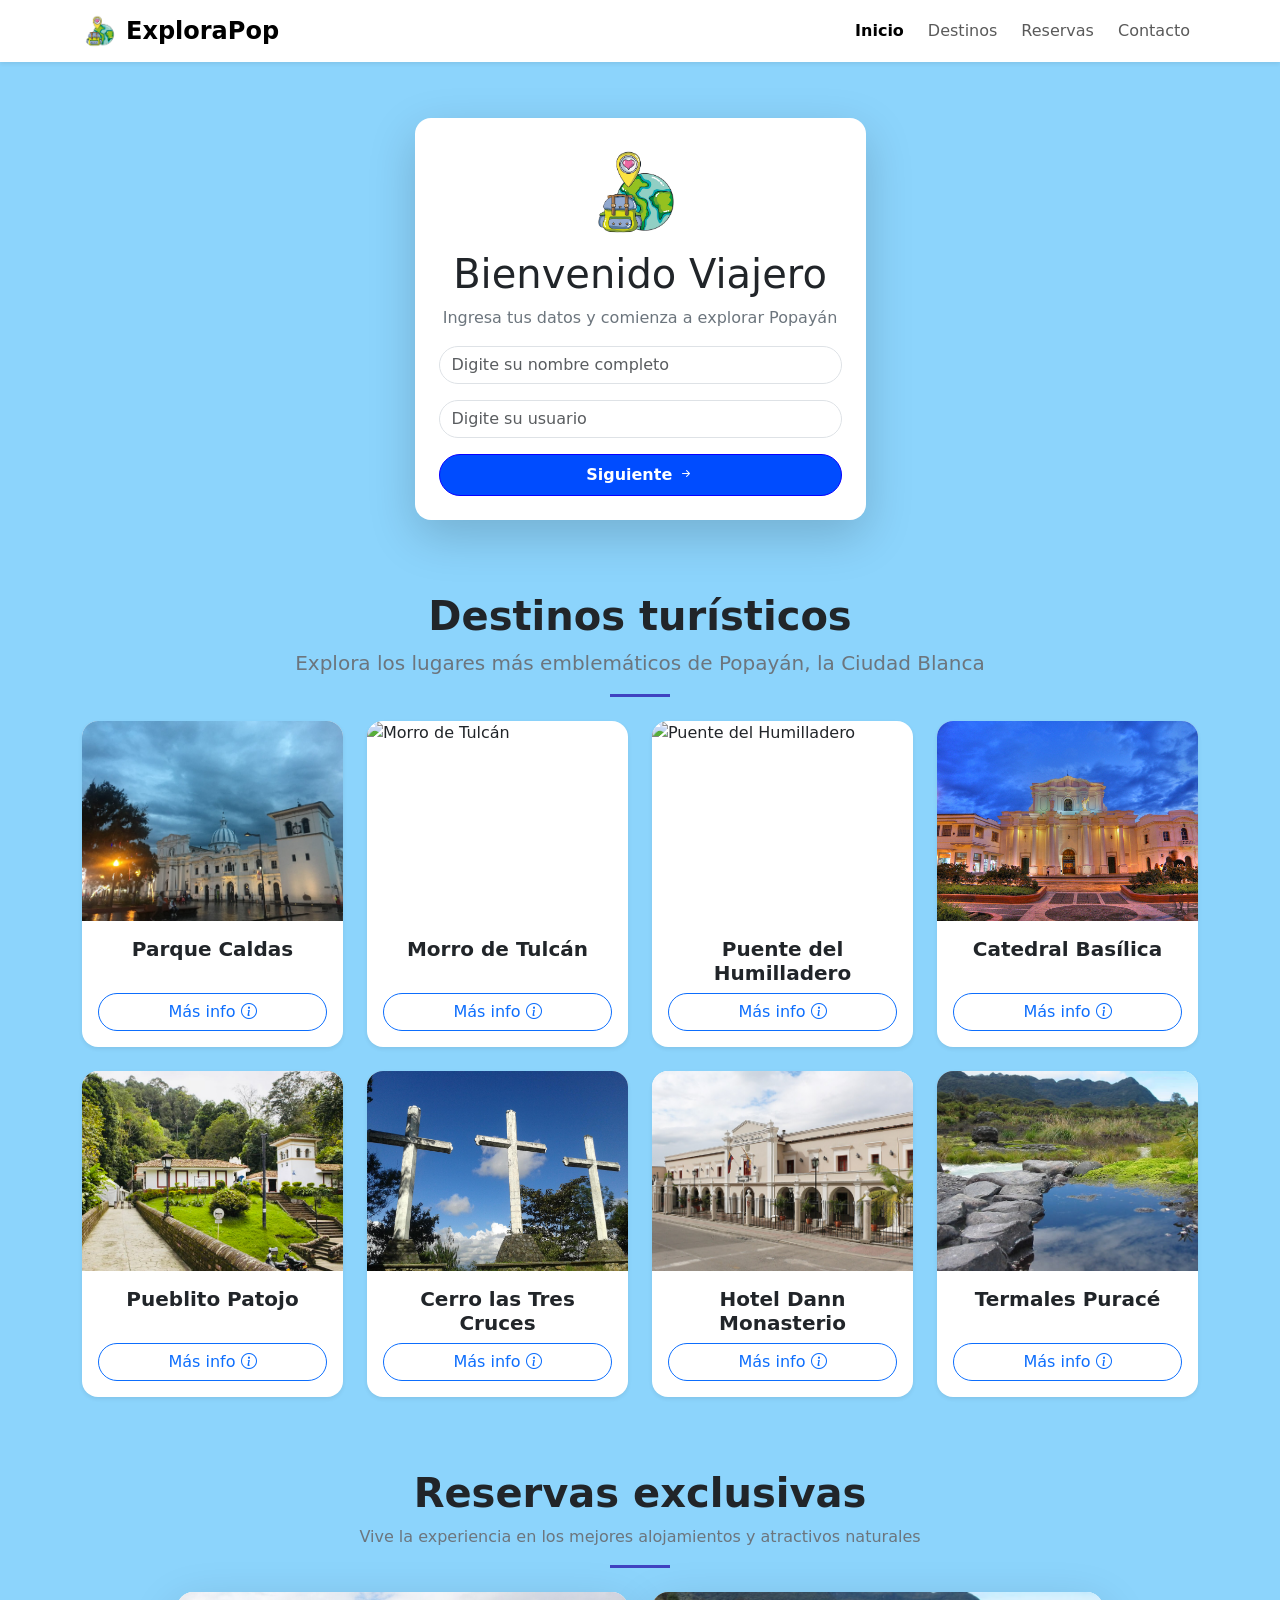
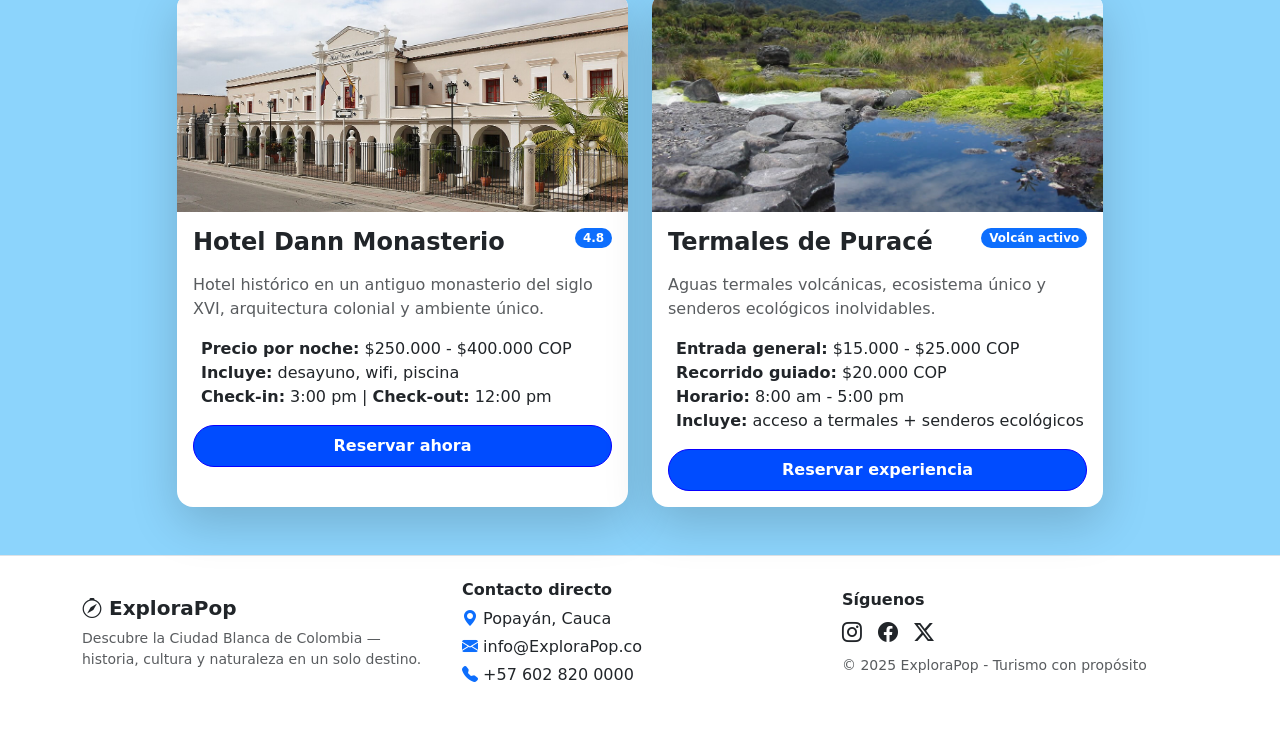
==== index.html @ 1de8aa21 "arreglé rutas de imágenes" ====
<!doctype html>
<html lang="es">

<head>
  <meta charset="utf-8">
  <meta name="viewport" content="width=device-width, initial-scale=1">
  <title>ExploraPop | Destinos y Reservas en Popayán</title>
  <link href="https://cdn.jsdelivr.net/npm/bootstrap@5.3.8/dist/css/bootstrap.min.css" rel="stylesheet">
  <link rel="stylesheet" href="https://cdn.jsdelivr.net/npm/bootstrap-icons@1.11.3/font/bootstrap-icons.min.css">
  <link rel="stylesheet" href="css/style.css">

</head>

<body class="">

  <!-- =========================== NAVBAR MODERNA =========================== -->

  <nav class="navbar navbar-expand-lg navbar-light bg-white shadow-sm sticky-top">
    <div class="container">
      <a class="navbar-brand d-flex align-items-center fw-bold fs-4" href="#">
        <img src="img/dibujos-animados-viajes-vacaciones-24640-22301.avif" width="36" height="36" class="me-2 rounded-circle" alt="Logo">
        ExploraPop
      </a>

      <button class="navbar-toggler" type="button" data-bs-toggle="collapse" data-bs-target="#menuPrincipal" aria-label="Menú">
        <span class="navbar-toggler-icon"></span>
      </button>

      <div class="collapse navbar-collapse justify-content-end" id="menuPrincipal">
        <ul class="navbar-nav gap-2">
          <li class="nav-item"><a class="nav-link active fw-semibold" href="#inicio">Inicio</a></li>
          <li class="nav-item"><a class="nav-link" href="#destinos">Destinos</a></li>
          <li class="nav-item"><a class="nav-link" href="#reservas">Reservas</a></li>
          <li class="nav-item"><a class="nav-link" href="#contacto">Contacto</a></li>
        </ul>
      </div>
    </div>
  </nav>

  <main>
    <!-- =========================== SECCIÓN BIENVENIDA (CARD VIAJERO) =========================== -->

    <section id="inicio" class="container mt-5 pt-2">
      <div class="row justify-content-center">
        <div class="col-md-6 col-lg-5">
          <div class="card p-4 shadow-lg border-0 rounded-4 bg-white">
            <div class="text-center mb-2">
               <img src="img/dibujos-animados-viajes-vacaciones-24640-22301.avif" width="100" height="100" class="me-2 rounded-circle" alt="Logo">
            </div>
                    
            <h1 class="text-center">Bienvenido Viajero </h1>
            <p class="text-center text-secondary">Ingresa tus datos y comienza a explorar Popayán</p>
            <input type="text" class="form-control mb-3 rounded-pill" placeholder="Digite su nombre completo">
            <input type="text" class="form-control mb-3 rounded-pill" placeholder="Digite su usuario">
            <button class="btn btn-primary w-100 rounded-pill py-2 fw-semibold">Siguiente <i class="bi bi-arrow-right-short"></i></button>
          </div>
        </div>
      </div>
    </section>

    <!-- =========================== DESTINOS TURÍSTICOS =========================== -->

    <section id="destinos" class="container mt-5 pt-4">
      <div class="text-center mb-4">
        <h2 class="fw-bold display-6">Destinos turísticos</h2>
        <p class="lead text-secondary">Explora los lugares más emblemáticos de Popayán, la Ciudad Blanca</p>
        <div class="mx-auto" style="width: 60px; height: 3px; background-color: #4042c0;"></div>
      </div>

      <div class="row g-4">
        <!-- Tarjeta 1: Parque Caldas -->
        <div class="col-md-6 col-lg-3">
          <div class="card h-100 shadow-sm">
            <img src="img/parque-caldas.jpg" class="card-img-top" alt="Parque Caldas">
            <div class="card-body d-flex flex-column">
              <h5 class="text-center fw-bold">Parque Caldas</h5>
              <div class="mt-auto d-grid">
                <button class="btn btn-outline-primary rounded-pill" data-bs-toggle="modal" data-bs-target="#modalParqueCaldas">
                  Más info <i class="bi bi-info-circle"></i>
                </button>
              </div>
            </div>
          </div>
        </div>

        <!-- Tarjeta 2: Morro de Tulcán -->

        <div class="col-md-6 col-lg-3">
          <div class="card h-100 shadow-sm">
            <img src="img/El-Morro-de-Tulcán-Popayán.jpg" class="card-img-top" alt="Morro de Tulcán">
            <div class="card-body d-flex flex-column">
              <h5 class="text-center fw-bold">Morro de Tulcán</h5>
              <div class="mt-auto d-grid">
                <button class="btn btn-outline-primary rounded-pill" data-bs-toggle="modal" data-bs-target="#modalMorroTulcan">
                  Más info <i class="bi bi-info-circle"></i>
                </button>
              </div>
            </div>
          </div>
        </div>

        <!-- Tarjeta 3: Puente del Humilladero -->

        <div class="col-md-6 col-lg-3">
          <div class="card h-100 shadow-sm">
            <img src="img/Puente-del-Humilladero.jpeg" class="card-img-top" alt="Puente del Humilladero">
            <div class="card-body d-flex flex-column">
              <h5 class="text-center fw-bold">Puente del Humilladero</h5>
              <div class="mt-auto d-grid">
                <button class="btn btn-outline-primary rounded-pill" data-bs-toggle="modal" data-bs-target="#modalPuente">
                  Más info <i class="bi bi-info-circle"></i>
                </button>
              </div>
            </div>
          </div>
        </div>

        <!-- Tarjeta 4: Catedral -->

        <div class="col-md-6 col-lg-3">
          <div class="card h-100 shadow-sm">
            <img src="img/Catedralpopayan.jpg" class="card-img-top" alt="Catedral">
            <div class="card-body d-flex flex-column">
              <h5 class="text-center fw-bold">Catedral Basílica</h5>
              <div class="mt-auto d-grid">
                <button class="btn btn-outline-primary rounded-pill" data-bs-toggle="modal" data-bs-target="#modalCatedral">
                  Más info <i class="bi bi-info-circle"></i>
                </button>
              </div>
            </div>
          </div>
        </div>

        <!-- Tarjeta 5: Pueblito Patojo -->

        <div class="col-md-6 col-lg-3">
          <div class="card h-100 shadow-sm">
            <img src="img/Pueblito-patojo.jpg" class="card-img-top" alt="Pueblito Patojo">
            <div class="card-body d-flex flex-column">
              <h5 class="text-center fw-bold">Pueblito Patojo</h5>
              <div class="mt-auto d-grid">
                <button class="btn btn-outline-primary rounded-pill" data-bs-toggle="modal" data-bs-target="#modalPatojo">
                  Más info <i class="bi bi-info-circle"></i>
                </button>
              </div>
            </div>
          </div>
        </div>

        <!-- Tarjeta 6: Cerro las Tres Cruces -->

        <div class="col-md-6 col-lg-3">
          <div class="card h-100 shadow-sm">
            <img src="img/Tres-Cruces-Popayán.jpg" class="card-img-top" alt="Cerro Tres Cruces">
            <div class="card-body d-flex flex-column">
              <h5 class="text-center fw-bold">Cerro las Tres Cruces</h5>
              <div class="mt-auto d-grid">
                <button class="btn btn-outline-primary rounded-pill" data-bs-toggle="modal" data-bs-target="#modalTresCruces">
                  Más info <i class="bi bi-info-circle"></i>
                </button>
              </div>
            </div>
          </div>
        </div>

        <!-- Tarjeta 7: Hotel Dann Monasterio -->

        <div class="col-md-6 col-lg-3">
          <div class="card h-100 shadow-sm">
            <img src="img/Hotel-Dann-Monasterio-Popayán.jpg" class="card-img-top" alt="Hotel Dann Monasterio">
            <div class="card-body d-flex flex-column">
              <h5 class="text-center fw-bold">Hotel Dann Monasterio</h5>
              <div class="mt-auto d-grid">
                <button class="btn btn-outline-primary rounded-pill" data-bs-toggle="modal" data-bs-target="#modalHotelDann">
                  Más info <i class="bi bi-info-circle"></i>
                </button>
              </div>
            </div>
          </div>
        </div>

        <!-- Tarjeta 8: Termales Puracé -->

        <div class="col-md-6 col-lg-3">
          <div class="card h-100 shadow-sm">
            <img src="img/termales.jpg" class="card-img-top" alt="Termales Puracé">
            <div class="card-body d-flex flex-column">
              <h5 class="text-center fw-bold">Termales Puracé</h5>
              <div class="mt-auto d-grid">
                <button class="btn btn-outline-primary rounded-pill" data-bs-toggle="modal" data-bs-target="#modalTermales">
                  Más info <i class="bi bi-info-circle"></i>
                </button>
              </div>
            </div>
          </div>
        </div>
      </div>
    </section>

    <!-- =========================== SECCIÓN RESERVAS (hoteles y termales) =========================== -->

    <section id="reservas" class="container mt-5 pt-4">
      <div class="text-center mb-4">
        <h2 class="fw-bold display-6">Reservas exclusivas</h2>
        <p class="text-secondary">Vive la experiencia en los mejores alojamientos y atractivos naturales</p>
        <div class="mx-auto" style="width: 60px; height: 3px; background-color: #4042c0;"></div>
      </div>

      <div class="row g-4 justify-content-center">
        <!-- Tarjeta reserva Hotel Dann Monasterio -->

        <div class="col-md-6 col-lg-5">
          <div class="card h-100 border-0 shadow-lg rounded-4 overflow-hidden">
            <img src="img/Hotel-Dann-Monasterio-Popayán.jpg" class="card-img-top" alt="Hotel Dann Monasterio" style="height: 220px;">
            <div class="card-body">
              <div class="d-flex justify-content-between align-items-start">
                <h4 class="fw-bold">Hotel Dann Monasterio</h4>
                <span class="badge bg-primary rounded-pill">4.8</span>
              </div>
              <p class="text-muted mt-2">Hotel histórico en un antiguo monasterio del siglo XVI, arquitectura colonial y ambiente único.</p>
              <ul class="list-unstyled">
                <li><i class="text-primary me-2"></i><strong>Precio por noche:</strong> $250.000 - $400.000 COP</li>
                <li><i class="text-primary me-2"></i><strong>Incluye:</strong> desayuno, wifi, piscina</li>
                <li><i class="text-primary me-2"></i><strong>Check-in:</strong> 3:00 pm | <strong>Check-out:</strong> 12:00 pm</li>
              </ul>
              <div class="d-grid mt-3">
                <button class="btn btn-primary rounded-pill py-2 fw-semibold" data-bs-toggle="modal" data-bs-target="#reservaHotelModal">
                  <i class=""></i> Reservar ahora
                </button>
              </div>
            </div>
          </div>
        </div>

        <!-- Tarjeta reserva Termales de Puracé -->

        <div class="col-md-6 col-lg-5">
          <div class="card h-100 border-0 shadow-lg rounded-4 overflow-hidden">
            <img src="img/termales.jpg" class="card-img-top" alt="Termales Puracé" style="height: 220px;">
            <div class="card-body">
              <div class="d-flex justify-content-between align-items-start">
                <h4 class="fw-bold">Termales de Puracé</h4>
                <span class="badge bg-primary rounded-pill">Volcán activo</span>
              </div>
              <p class="text-muted mt-2">Aguas termales volcánicas, ecosistema único y senderos ecológicos inolvidables.</p>
              <ul class="list-unstyled">
                <li><i class="text-primary me-2"></i><strong>Entrada general:</strong> $15.000 - $25.000 COP</li>
                <li><i class="text-primary me-2"></i><strong>Recorrido guiado:</strong> $20.000 COP</li>
                <li><i class="text-primary me-2"></i><strong>Horario:</strong> 8:00 am - 5:00 pm</li>
                <li><i class="text-primary me-2"></i><strong>Incluye:</strong> acceso a termales + senderos ecológicos</li>
              </ul>
              <div class="d-grid mt-3">
                <button class="btn btn-primary rounded-pill py-2 fw-semibold" data-bs-toggle="modal" data-bs-target="#reservaTermalesModal">
                  <i class=""></i> Reservar experiencia
                </button>
              </div>
            </div>
          </div>
        </div>
      </div>
    </section>
  </main>

  <!-- =========================== FOOTER MODERNO =========================== -->

  <footer id="contacto" class="bg-white text-dark mt-5 pt-4 pb-3 border-top">
    <div class="container">
      <div class="row align-items-center text-center text-md-start">
        <div class="col-md-4 mb-3">
          <h5 class="fw-bold"><i class="bi bi-compass"></i> ExploraPop</h5>
          <p class="text-muted small">Descubre la Ciudad Blanca de Colombia — historia, cultura y naturaleza en un solo destino.</p>
        </div>
        <div class="col-md-4 mb-3">
          <h6 class="fw-semibold">Contacto directo</h6>
          <p class="mb-1"><i class="bi bi-geo-alt-fill text-primary"></i> Popayán, Cauca</p>
          <p class="mb-1"><i class="bi bi-envelope-fill text-primary"></i> <a href="mailto:info@ExploraPop.co" class="text-dark">info@ExploraPop.co</a></p>
          <p><i class="bi bi-telephone-fill text-primary"></i> +57 602 820 0000</p>
        </div>
        <div class="col-md-4 mb-3">
          <h6 class="fw-semibold">Síguenos</h6>
          <div class="d-flex justify-content-center justify-content-md-start gap-3">
            <a href="https://www.instagram.com/dcastaiza/" class="text-dark fs-5"><i class="bi bi-instagram"></i></a>
            <a href="#" class="text-dark fs-5"><i class="bi bi-facebook"></i></a>
            <a href="#" class="text-dark fs-5"><i class="bi bi-twitter-x"></i></a>
          </div>
          <p class="mt-2 small text-muted">© 2025 ExploraPop - Turismo con propósito</p>
        </div>
      </div>
    </div>
  </footer>

  <!-- =========================== MODALES DE INFORMACIÓN (DESTINOS) =========================== -->

  <!-- Modal 1 - Parque Caldas -->
  <div class="modal fade" id="modalParqueCaldas" tabindex="-1">
    <div class="modal-dialog modal-dialog-centered">
      <div class="modal-content border-0 rounded-4">
        <div class="modal-header bg-light">
          <h5 class="modal-title fw-bold">Parque Caldas</h5>
          <button type="button" class="btn-close" data-bs-dismiss="modal"></button>
        </div>
        <div class="modal-body text-center">
          <img src="img/parque-caldas.jpg" class="img-fluid rounded-3 mb-3 modal-img" alt="Parque Caldas">
          <p>El Parque Caldas es la plaza principal de Popayán, corazón histórico y cultural de la ciudad, donde se reúnen los principales edificios y actividades representativas.</p>
        </div>
      </div>
    </div>
  </div>

  <!-- Modal 2 - Morro de Tulcán -->

  <div class="modal fade" id="modalMorroTulcan" tabindex="-1">
    <div class="modal-dialog modal-dialog-centered">
      <div class="modal-content border-0 rounded-4">
        <div class="modal-header bg-light">
          <h5 class="modal-title fw-bold">Morro de Tulcán</h5>
          <button type="button" class="btn-close" data-bs-dismiss="modal"></button>
        </div>
        <div class="modal-body text-center">
          <img src="img/El-Morro-de-Tulcán-Popayán.jpg" class="img-fluid rounded-3 mb-3 modal-img" alt="Morro Tulcán">
          <p>El Morro del Tulcán es un antiguo túmulo indígena ubicado en Popayán, testimonio arqueológico de la época precolombina.</p>
        </div>
      </div>
    </div>
  </div>

  <!-- Modal 3 - Puente del Humilladero -->

  <div class="modal fade" id="modalPuente" tabindex="-1">
    <div class="modal-dialog modal-dialog-centered">
      <div class="modal-content border-0 rounded-4">
        <div class="modal-header bg-light">
          <h5 class="modal-title fw-bold">Puente del Humilladero</h5>
          <button type="button" class="btn-close" data-bs-dismiss="modal"></button>
        </div>
        <div class="modal-body text-center">
          <img src="img/Puente-del-Humilladero.jpeg" class="img-fluid rounded-3 mb-3 modal-img" alt="Puente">
          <p>El Puente del Humilladero, construido en el siglo XIX, es un emblemático puente colonial que conecta zonas históricas de Popayán.</p>
        </div>
      </div>
    </div>
  </div>

  <!-- Modal 4 - Catedral -->
  <div class="modal fade" id="modalCatedral" tabindex="-1">
    <div class="modal-dialog modal-dialog-centered">
      <div class="modal-content border-0 rounded-4">
        <div class="modal-header bg-light">
          <h5 class="modal-title fw-bold">Catedral Basílica de Popayán</h5>
          <button type="button" class="btn-close" data-bs-dismiss="modal"></button>
        </div>
        <div class="modal-body text-center">
          <img src="img/Catedralpopayan.jpg" class="img-fluid rounded-3 mb-3 modal-img" alt="Catedral">
          <p>La Catedral Basílica es la iglesia principal de Popayán, con arquitectura colonial y gran importancia religiosa y cultural.</p>
        </div>
      </div>
    </div>
  </div>

  <!-- Modal 5 - Pueblito Patojo -->
  <div class="modal fade" id="modalPatojo" tabindex="-1">
    <div class="modal-dialog modal-dialog-centered">
      <div class="modal-content border-0 rounded-4">
        <div class="modal-header bg-light">
          <h5 class="modal-title fw-bold">Pueblito Patojo</h5>
          <button type="button" class="btn-close" data-bs-dismiss="modal"></button>
        </div>
        <div class="modal-body text-center">
          <img src="img/pueblito-patojo.jpg" class="img-fluid rounded-3 mb-3 modal-img" alt="Pueblito Patojo">
          <p>Esta réplica en miniatura muestra los monumentos y edificios más representativos de la ciudad, ideal para conocer Popayán a escala.</p>
        </div>
      </div>
    </div>
  </div>

  <!-- Modal 6 - Cerro Tres Cruces -->
  <div class="modal fade" id="modalTresCruces" tabindex="-1">
    <div class="modal-dialog modal-dialog-centered">
      <div class="modal-content border-0 rounded-4">
        <div class="modal-header bg-light">
          <h5 class="modal-title fw-bold">Cerro las Tres Cruces</h5>
          <button type="button" class="btn-close" data-bs-dismiss="modal"></button>
        </div>
        <div class="modal-body text-center">
          <img src="img/Tres-Cruces-Popayán.jpg" class="img-fluid rounded-3 mb-3 modal-img" alt="Cerro Tres Cruces">
          <p>Es un mirador natural emblemático, famoso por sus senderos ecológicos, caminatas familiares y la vista panorámica de la Ciudad Blanca.</p>
        </div>
      </div>
    </div>
  </div>

  <!-- Modal 7 - Hotel Dann Monasterio (info) -->
  <div class="modal fade" id="modalHotelDann" tabindex="-1">
    <div class="modal-dialog modal-dialog-centered">
      <div class="modal-content border-0 rounded-4">
        <div class="modal-header bg-light">
          <h5 class="modal-title fw-bold">Hotel Dann Monasterio</h5>
          <button type="button" class="btn-close" data-bs-dismiss="modal"></button>
        </div>
        <div class="modal-body text-center">
          <img src="img/Hotel-Dann-Monasterio-Popayán.jpg" class="img-fluid rounded-3 mb-3 modal-img" alt="Hotel Dann">
          <p>El Hotel Dann Monasterio es un histórico hotel ubicado en un antiguo monasterio del siglo XVI, con arquitectura colonial y jardines únicos.</p>
        </div>
      </div>
    </div>
  </div>

  <!-- Modal 8 - Termales Puracé (info) -->
  <div class="modal fade" id="modalTermales" tabindex="-1">
    <div class="modal-dialog modal-dialog-centered">
      <div class="modal-content border-0 rounded-4">
        <div class="modal-header bg-light">
          <h5 class="modal-title fw-bold">Termales Puracé</h5>
          <button type="button" class="btn-close" data-bs-dismiss="modal"></button>
        </div>
        <div class="modal-body text-center">
          <img src="img/termales.jpg" class="img-fluid rounded-3 mb-3 modal-img" alt="Termales">
          <p>Las termales de Puracé son conocidas por sus aguas termales volcánicas, con un ecosistema único y actividad volcánica activa.</p>
        </div>
      </div>
    </div>
  </div>

  <!-- =========================== MODALES DE RESERVA =========================== -->
  <!-- Modal Reserva Hotel -->
  <div class="modal fade" id="reservaHotelModal" tabindex="-1">
    <div class="modal-dialog modal-dialog-centered">
      <div class="modal-content rounded-4 border-0">
        <div class="modal-header bg-primary text-white">
          <h5 class="modal-title fw-semibold"><i class="bi bi-building"></i> Reserva - Hotel Dann Monasterio</h5>
          <button type="button" class="btn-close btn-close-white" data-bs-dismiss="modal"></button>
        </div>
        <div class="modal-body p-4">
          <form>
            <div class="mb-3">
              <label class="form-label fw-semibold">Nombre completo</label>
              <input type="text" class="form-control rounded-pill" placeholder="Ej: Ana María López">
            </div>
            <div class="mb-3">
              <label class="form-label fw-semibold">Correo electrónico</label>
              <input type="email" class="form-control rounded-pill" placeholder="correo@ejemplo.com">
            </div>
            <div class="mb-3">
              <label class="form-label fw-semibold">Teléfono</label>
              <input type="tel" class="form-control rounded-pill" placeholder="+57 300 123 4567">
            </div>
            <button type="submit" class="btn btn-primary w-100 rounded-pill py-2">Confirmar reserva <i class="bi bi-check2-circle"></i></button>
          </form>
        </div>
      </div>
    </div>
  </div>

  <!-- Modal Reserva Termales -->
  <div class="modal fade" id="reservaTermalesModal" tabindex="-1">
    <div class="modal-dialog modal-dialog-centered">
      <div class="modal-content rounded-4 border-0">
        <div class="modal-header bg-primary text-white">
          <h5 class="modal-title fw-semibold"><i class="bi bi-water"></i> Reserva - Termales de Puracé</h5>
          <button type="button" class="btn-close btn-close-white" data-bs-dismiss="modal"></button>
        </div>
        <div class="modal-body p-4">
          <form>
            <div class="mb-3">
              <label class="form-label fw-semibold">Nombre completo</label>
              <input type="text" class="form-control rounded-pill" placeholder="Ej: Ana María López">
            </div>
            <div class="mb-3">
              <label class="form-label fw-semibold">Correo electrónico</label>
              <input type="email" class="form-control rounded-pill" placeholder="correo@ejemplo.com">
            </div>
            <div class="mb-3">
              <label class="form-label fw-semibold">Teléfono de contacto</label>
              <input type="text" class="form-control rounded-pill" placeholder="+57 300 123 4567">
            </div>
            <button type="submit" class="btn btn-primary w-100 rounded-pill py-2">Reservar ahora <i class="bi bi-tree"></i></button>
          </form>
        </div>
      </div>
    </div>
  </div>

  <!-- Bootstrap JS Bundle -->
  <script src="https://cdn.jsdelivr.net/npm/bootstrap@5.3.8/dist/js/bootstrap.bundle.min.js"></script>
</body>

</html>
---- css/style.css ----
body{
    background-color: #8cd4fc ;
}

.card {
      transition: transform 0.2s ease, box-shadow 0.2s ease;
      border: none;
      border-radius: 1rem;
      overflow: hidden;
    }

    .card:hover {
      transform: translateY(-5px);
      box-shadow: 0 1rem 2rem rgba(0, 0, 0, 0.1) !important;
    }

    .card-img-top {
      height: 200px;
      object-fit: cover;
      transition: transform 0.4s;
    }

    .card:hover .card-img-top {
      transform: scale(1.03);
    }

    .btn-primary {
      background-color: #004cff;
      border-color: #0800ff;
      transition: all 0.2s;
    }

    .btn-primary:hover {
      background-color: #1100ff;
      border-color: #091ab4;
    }

    .navbar-brand img {
      border-radius: 50%;
      object-fit: cover;
    }

    .bg-light-custom {
      background-color: #fef9f0;
    }

    .modal-img {
      border-radius: 1rem;
      max-height: 220px;
      width: auto;
      object-fit: cover;
    }

    footer a {
      text-decoration: none;
      color: #3d36fc;
    }

    footer a:hover {
      text-decoration: underline;
    }
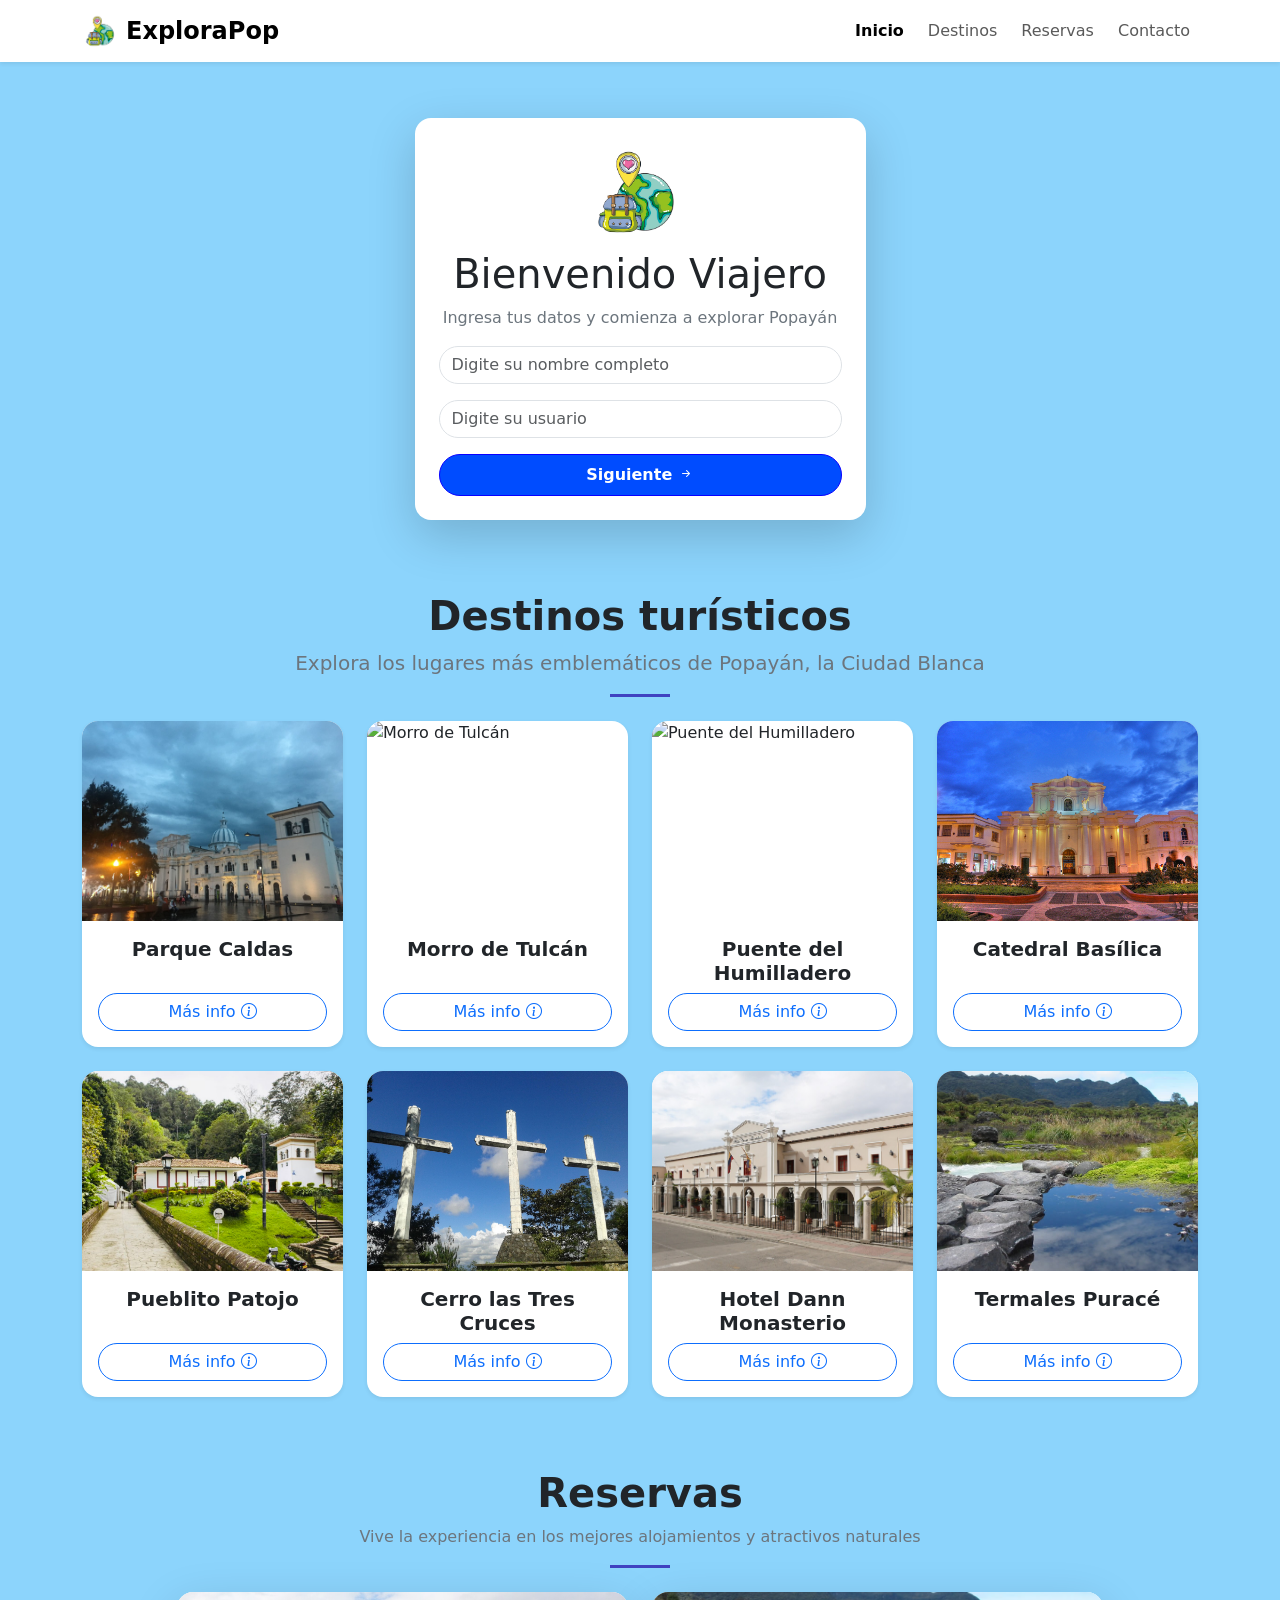
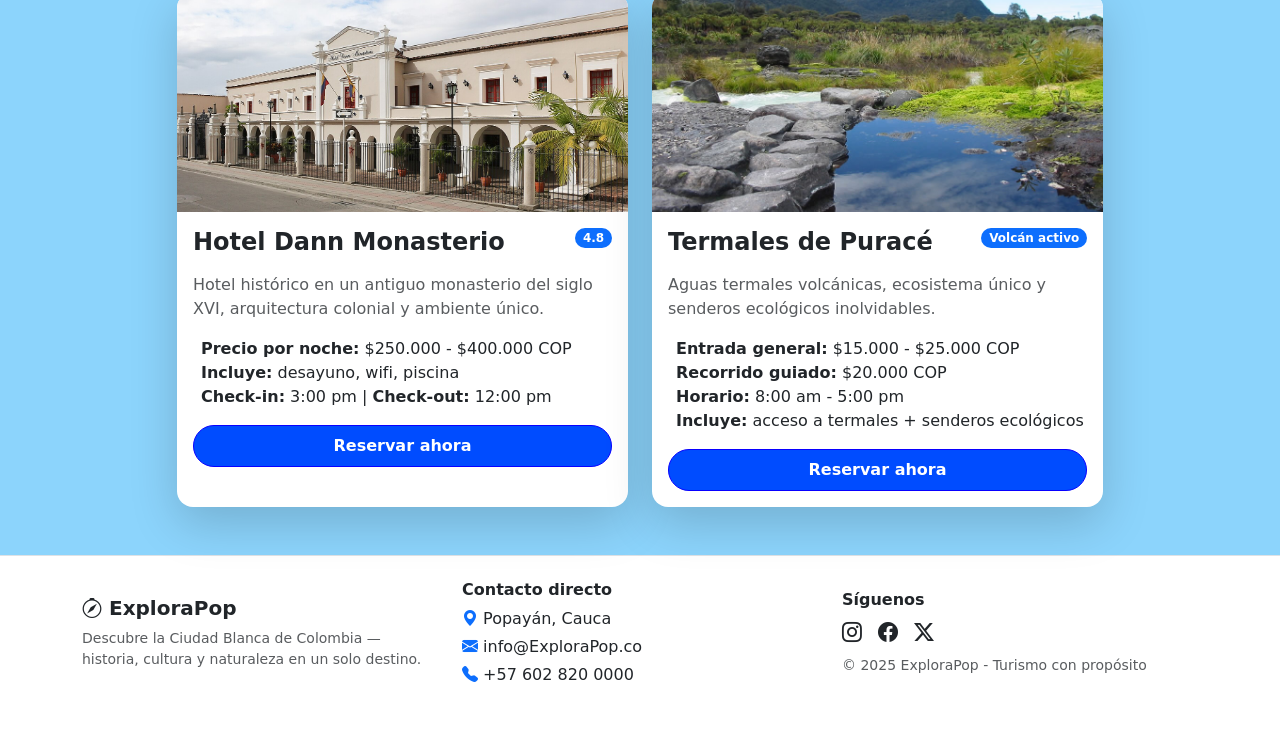
==== commit 02130c2b: "arreglo de los estilos" ====
--- a/index.html
+++ b/index.html
@@ -13,7 +13,7 @@
 
 <body class="">
 
-  <!-- =========================== NAVBAR MODERNA =========================== -->
+<!-- NARVAR -->
 
   <nav class="navbar navbar-expand-lg navbar-light bg-white shadow-sm sticky-top">
     <div class="container">
@@ -38,7 +38,7 @@
   </nav>
 
   <main>
-    <!-- =========================== SECCIÓN BIENVENIDA (CARD VIAJERO) =========================== -->
+<!-- FORMULARIO -->
 
     <section id="inicio" class="container mt-5 pt-2">
       <div class="row justify-content-center">
@@ -58,7 +58,7 @@
       </div>
     </section>
 
-    <!-- =========================== DESTINOS TURÍSTICOS =========================== -->
+<!-- DESTINOS TURÍSTICOS  -->
 
     <section id="destinos" class="container mt-5 pt-4">
       <div class="text-center mb-4">
@@ -68,7 +68,7 @@
       </div>
 
       <div class="row g-4">
-        <!-- Tarjeta 1: Parque Caldas -->
+<!-- CARDS -->
         <div class="col-md-6 col-lg-3">
           <div class="card h-100 shadow-sm">
             <img src="img/parque-caldas.jpg" class="card-img-top" alt="Parque Caldas">
@@ -83,7 +83,7 @@
           </div>
         </div>
 
-        <!-- Tarjeta 2: Morro de Tulcán -->
+        
 
         <div class="col-md-6 col-lg-3">
           <div class="card h-100 shadow-sm">
@@ -99,7 +99,7 @@
           </div>
         </div>
 
-        <!-- Tarjeta 3: Puente del Humilladero -->
+        
 
         <div class="col-md-6 col-lg-3">
           <div class="card h-100 shadow-sm">
@@ -115,7 +115,7 @@
           </div>
         </div>
 
-        <!-- Tarjeta 4: Catedral -->
+        
 
         <div class="col-md-6 col-lg-3">
           <div class="card h-100 shadow-sm">
@@ -131,7 +131,7 @@
           </div>
         </div>
 
-        <!-- Tarjeta 5: Pueblito Patojo -->
+        
 
         <div class="col-md-6 col-lg-3">
           <div class="card h-100 shadow-sm">
@@ -147,7 +147,7 @@
           </div>
         </div>
 
-        <!-- Tarjeta 6: Cerro las Tres Cruces -->
+        
 
         <div class="col-md-6 col-lg-3">
           <div class="card h-100 shadow-sm">
@@ -163,7 +163,7 @@
           </div>
         </div>
 
-        <!-- Tarjeta 7: Hotel Dann Monasterio -->
+        
 
         <div class="col-md-6 col-lg-3">
           <div class="card h-100 shadow-sm">
@@ -179,7 +179,7 @@
           </div>
         </div>
 
-        <!-- Tarjeta 8: Termales Puracé -->
+        
 
         <div class="col-md-6 col-lg-3">
           <div class="card h-100 shadow-sm">
@@ -197,17 +197,17 @@
       </div>
     </section>
 
-    <!-- =========================== SECCIÓN RESERVAS (hoteles y termales) =========================== -->
+
 
     <section id="reservas" class="container mt-5 pt-4">
       <div class="text-center mb-4">
-        <h2 class="fw-bold display-6">Reservas exclusivas</h2>
+        <h2 class="fw-bold display-6">Reservas </h2>
         <p class="text-secondary">Vive la experiencia en los mejores alojamientos y atractivos naturales</p>
         <div class="mx-auto" style="width: 60px; height: 3px; background-color: #4042c0;"></div>
       </div>
 
       <div class="row g-4 justify-content-center">
-        <!-- Tarjeta reserva Hotel Dann Monasterio -->
+        <!-- CARDS HOTEL -->
 
         <div class="col-md-6 col-lg-5">
           <div class="card h-100 border-0 shadow-lg rounded-4 overflow-hidden">
@@ -232,7 +232,7 @@
           </div>
         </div>
 
-        <!-- Tarjeta reserva Termales de Puracé -->
+         <!-- CARDS TERMALES -->
 
         <div class="col-md-6 col-lg-5">
           <div class="card h-100 border-0 shadow-lg rounded-4 overflow-hidden">
@@ -251,7 +251,7 @@
               </ul>
               <div class="d-grid mt-3">
                 <button class="btn btn-primary rounded-pill py-2 fw-semibold" data-bs-toggle="modal" data-bs-target="#reservaTermalesModal">
-                  <i class=""></i> Reservar experiencia
+                  <i class=""></i> Reservar ahora
                 </button>
               </div>
             </div>
@@ -261,7 +261,199 @@
     </section>
   </main>
 
-  <!-- =========================== FOOTER MODERNO =========================== -->
+
+
+  
+
+  <!-- MODALES -->
+  <div class="modal fade" id="modalParqueCaldas" tabindex="-1">
+    <div class="modal-dialog modal-dialog-centered">
+      <div class="modal-content border-0 rounded-4">
+        <div class="modal-header bg-light">
+          <h5 class="modal-title fw-bold">Parque Caldas</h5>
+          <button type="button" class="btn-close" data-bs-dismiss="modal"></button>
+        </div>
+        <div class="modal-body text-center">
+          <img src="img/parque-caldas.jpg" class="img-fluid rounded-3 mb-3 modal-img" alt="Parque Caldas">
+          <p>El Parque Caldas es la plaza principal de Popayán, corazón histórico y cultural de la ciudad, donde se reúnen los principales edificios y actividades representativas.</p>
+        </div>
+      </div>
+    </div>
+  </div>
+
+  
+
+  <div class="modal fade" id="modalMorroTulcan" tabindex="-1">
+    <div class="modal-dialog modal-dialog-centered">
+      <div class="modal-content border-0 rounded-4">
+        <div class="modal-header bg-light">
+          <h5 class="modal-title fw-bold">Morro de Tulcán</h5>
+          <button type="button" class="btn-close" data-bs-dismiss="modal"></button>
+        </div>
+        <div class="modal-body text-center">
+          <img src="img/El-Morro-de-Tulcán-Popayán.jpg" class="img-fluid rounded-3 mb-3 modal-img" alt="Morro Tulcán">
+          <p>El Morro del Tulcán es un antiguo túmulo indígena ubicado en Popayán, testimonio arqueológico de la época precolombina.</p>
+        </div>
+      </div>
+    </div>
+  </div>
+
+  
+
+  <div class="modal fade" id="modalPuente" tabindex="-1">
+    <div class="modal-dialog modal-dialog-centered">
+      <div class="modal-content border-0 rounded-4">
+        <div class="modal-header bg-light">
+          <h5 class="modal-title fw-bold">Puente del Humilladero</h5>
+          <button type="button" class="btn-close" data-bs-dismiss="modal"></button>
+        </div>
+        <div class="modal-body text-center">
+          <img src="img/Puente-del-Humilladero.jpeg" class="img-fluid rounded-3 mb-3 modal-img" alt="Puente">
+          <p>El Puente del Humilladero, construido en el siglo XIX, es un emblemático puente colonial que conecta zonas históricas de Popayán.</p>
+        </div>
+      </div>
+    </div>
+  </div>
+
+  
+  <div class="modal fade" id="modalCatedral" tabindex="-1">
+    <div class="modal-dialog modal-dialog-centered">
+      <div class="modal-content border-0 rounded-4">
+        <div class="modal-header bg-light">
+          <h5 class="modal-title fw-bold">Catedral Basílica de Popayán</h5>
+          <button type="button" class="btn-close" data-bs-dismiss="modal"></button>
+        </div>
+        <div class="modal-body text-center">
+          <img src="img/Catedralpopayan.jpg" class="img-fluid rounded-3 mb-3 modal-img" alt="Catedral">
+          <p>La Catedral Basílica es la iglesia principal de Popayán, con arquitectura colonial y gran importancia religiosa y cultural.</p>
+        </div>
+      </div>
+    </div>
+  </div>
+
+  
+  <div class="modal fade" id="modalPatojo" tabindex="-1">
+    <div class="modal-dialog modal-dialog-centered">
+      <div class="modal-content border-0 rounded-4">
+        <div class="modal-header bg-light">
+          <h5 class="modal-title fw-bold">Pueblito Patojo</h5>
+          <button type="button" class="btn-close" data-bs-dismiss="modal"></button>
+        </div>
+        <div class="modal-body text-center">
+          <img src="img/Pueblito-patojo.jpg" class="img-fluid rounded-3 mb-3 modal-img" alt="Pueblito Patojo">
+          <p>Esta réplica en miniatura muestra los monumentos y edificios más representativos de la ciudad, ideal para conocer Popayán a escala.</p>
+        </div>
+      </div>
+    </div>
+  </div>
+
+  
+  <div class="modal fade" id="modalTresCruces" tabindex="-1">
+    <div class="modal-dialog modal-dialog-centered">
+      <div class="modal-content border-0 rounded-4">
+        <div class="modal-header bg-light">
+          <h5 class="modal-title fw-bold">Cerro las Tres Cruces</h5>
+          <button type="button" class="btn-close" data-bs-dismiss="modal"></button>
+        </div>
+        <div class="modal-body text-center">
+          <img src="img/Tres-Cruces-Popayán.jpg" class="img-fluid rounded-3 mb-3 modal-img" alt="Cerro Tres Cruces">
+          <p>Es un mirador natural emblemático, famoso por sus senderos ecológicos, caminatas familiares y la vista panorámica de la Ciudad Blanca.</p>
+        </div>
+      </div>
+    </div>
+  </div>
+
+  
+  <div class="modal fade" id="modalHotelDann" tabindex="-1">
+    <div class="modal-dialog modal-dialog-centered">
+      <div class="modal-content border-0 rounded-4">
+        <div class="modal-header bg-light">
+          <h5 class="modal-title fw-bold">Hotel Dann Monasterio</h5>
+          <button type="button" class="btn-close" data-bs-dismiss="modal"></button>
+        </div>
+        <div class="modal-body text-center">
+          <img src="img/Hotel-Dann-Monasterio-Popayán.jpg" class="img-fluid rounded-3 mb-3 modal-img" alt="Hotel Dann">
+          <p>El Hotel Dann Monasterio es un histórico hotel ubicado en un antiguo monasterio del siglo XVI, con arquitectura colonial y jardines únicos.</p>
+        </div>
+      </div>
+    </div>
+  </div>
+
+  
+  <div class="modal fade" id="modalTermales" tabindex="-1">
+    <div class="modal-dialog modal-dialog-centered">
+      <div class="modal-content border-0 rounded-4">
+        <div class="modal-header bg-light">
+          <h5 class="modal-title fw-bold">Termales Puracé</h5>
+          <button type="button" class="btn-close" data-bs-dismiss="modal"></button>
+        </div>
+        <div class="modal-body text-center">
+          <img src="img/termales.jpg" class="img-fluid rounded-3 mb-3 modal-img" alt="Termales">
+          <p>Las termales de Puracé son conocidas por sus aguas termales volcánicas, con un ecosistema único y actividad volcánica activa.</p>
+        </div>
+      </div>
+    </div>
+  </div>
+
+  <!-- MODAL RESERVA HOTEL -->
+  <div class="modal fade" id="reservaHotelModal" tabindex="-1">
+    <div class="modal-dialog modal-dialog-centered">
+      <div class="modal-content rounded-4 border-0">
+        <div class="modal-header bg-primary text-white">
+          <h5 class="modal-title fw-semibold"><i></i> Reserva - Hotel Dann Monasterio</h5>
+          <button type="button" class="btn-close btn-close-white" data-bs-dismiss="modal"></button>
+        </div>
+        <div class="modal-body p-4">
+          <form>
+            <div class="mb-3">
+              <label class="form-label fw-semibold">Nombre completo</label>
+              <input type="text" class="form-control rounded-pill" placeholder="Ej: Ana María López">
+            </div>
+            <div class="mb-3">
+              <label class="form-label fw-semibold">Correo electrónico</label>
+              <input type="email" class="form-control rounded-pill" placeholder="correo@ejemplo.com">
+            </div>
+            <div class="mb-3">
+              <label class="form-label fw-semibold">Teléfono</label>
+              <input type="tel" class="form-control rounded-pill" placeholder="+57 300 123 4567">
+            </div>
+            <button type="submit" class="btn btn-primary w-100 rounded-pill py-2">Confirmar reserva <i></i></button>
+          </form>
+        </div>
+      </div>
+    </div>
+  </div>
+
+  <!-- MODAR RESERVA TERMALES-->
+  <div class="modal fade" id="reservaTermalesModal" tabindex="-1">
+    <div class="modal-dialog modal-dialog-centered">
+      <div class="modal-content rounded-4 border-0">
+        <div class="modal-header bg-primary text-white">
+          <h5 class="modal-title fw-semibold"><i ></i> Reserva - Termales de Puracé</h5>
+          <button type="button" class="btn-close btn-close-white" data-bs-dismiss="modal"></button>
+        </div>
+        <div class="modal-body p-4">
+          <form>
+            <div class="mb-3">
+              <label class="form-label fw-semibold">Nombre completo</label>
+              <input type="text" class="form-control rounded-pill" placeholder="Ej: Ana María López">
+            </div>
+            <div class="mb-3">
+              <label class="form-label fw-semibold">Correo electrónico</label>
+              <input type="email" class="form-control rounded-pill" placeholder="correo@ejemplo.com">
+            </div>
+            <div class="mb-3">
+              <label class="form-label fw-semibold">Teléfono de contacto</label>
+              <input type="text" class="form-control rounded-pill" placeholder="+57 300 123 4567">
+            </div>
+            <button type="submit" class="btn btn-primary w-100 rounded-pill py-2">Reservar ahora <i></i></button>
+          </form>
+        </div>
+      </div>
+    </div>
+  </div>
+
+    <!-- FOOTER -->
 
   <footer id="contacto" class="bg-white text-dark mt-5 pt-4 pb-3 border-top">
     <div class="container">
@@ -289,198 +481,7 @@
     </div>
   </footer>
 
-  <!-- =========================== MODALES DE INFORMACIÓN (DESTINOS) =========================== -->
-
-  <!-- Modal 1 - Parque Caldas -->
-  <div class="modal fade" id="modalParqueCaldas" tabindex="-1">
-    <div class="modal-dialog modal-dialog-centered">
-      <div class="modal-content border-0 rounded-4">
-        <div class="modal-header bg-light">
-          <h5 class="modal-title fw-bold">Parque Caldas</h5>
-          <button type="button" class="btn-close" data-bs-dismiss="modal"></button>
-        </div>
-        <div class="modal-body text-center">
-          <img src="img/parque-caldas.jpg" class="img-fluid rounded-3 mb-3 modal-img" alt="Parque Caldas">
-          <p>El Parque Caldas es la plaza principal de Popayán, corazón histórico y cultural de la ciudad, donde se reúnen los principales edificios y actividades representativas.</p>
-        </div>
-      </div>
-    </div>
-  </div>
-
-  <!-- Modal 2 - Morro de Tulcán -->
-
-  <div class="modal fade" id="modalMorroTulcan" tabindex="-1">
-    <div class="modal-dialog modal-dialog-centered">
-      <div class="modal-content border-0 rounded-4">
-        <div class="modal-header bg-light">
-          <h5 class="modal-title fw-bold">Morro de Tulcán</h5>
-          <button type="button" class="btn-close" data-bs-dismiss="modal"></button>
-        </div>
-        <div class="modal-body text-center">
-          <img src="img/El-Morro-de-Tulcán-Popayán.jpg" class="img-fluid rounded-3 mb-3 modal-img" alt="Morro Tulcán">
-          <p>El Morro del Tulcán es un antiguo túmulo indígena ubicado en Popayán, testimonio arqueológico de la época precolombina.</p>
-        </div>
-      </div>
-    </div>
-  </div>
-
-  <!-- Modal 3 - Puente del Humilladero -->
-
-  <div class="modal fade" id="modalPuente" tabindex="-1">
-    <div class="modal-dialog modal-dialog-centered">
-      <div class="modal-content border-0 rounded-4">
-        <div class="modal-header bg-light">
-          <h5 class="modal-title fw-bold">Puente del Humilladero</h5>
-          <button type="button" class="btn-close" data-bs-dismiss="modal"></button>
-        </div>
-        <div class="modal-body text-center">
-          <img src="img/Puente-del-Humilladero.jpeg" class="img-fluid rounded-3 mb-3 modal-img" alt="Puente">
-          <p>El Puente del Humilladero, construido en el siglo XIX, es un emblemático puente colonial que conecta zonas históricas de Popayán.</p>
-        </div>
-      </div>
-    </div>
-  </div>
-
-  <!-- Modal 4 - Catedral -->
-  <div class="modal fade" id="modalCatedral" tabindex="-1">
-    <div class="modal-dialog modal-dialog-centered">
-      <div class="modal-content border-0 rounded-4">
-        <div class="modal-header bg-light">
-          <h5 class="modal-title fw-bold">Catedral Basílica de Popayán</h5>
-          <button type="button" class="btn-close" data-bs-dismiss="modal"></button>
-        </div>
-        <div class="modal-body text-center">
-          <img src="img/Catedralpopayan.jpg" class="img-fluid rounded-3 mb-3 modal-img" alt="Catedral">
-          <p>La Catedral Basílica es la iglesia principal de Popayán, con arquitectura colonial y gran importancia religiosa y cultural.</p>
-        </div>
-      </div>
-    </div>
-  </div>
-
-  <!-- Modal 5 - Pueblito Patojo -->
-  <div class="modal fade" id="modalPatojo" tabindex="-1">
-    <div class="modal-dialog modal-dialog-centered">
-      <div class="modal-content border-0 rounded-4">
-        <div class="modal-header bg-light">
-          <h5 class="modal-title fw-bold">Pueblito Patojo</h5>
-          <button type="button" class="btn-close" data-bs-dismiss="modal"></button>
-        </div>
-        <div class="modal-body text-center">
-          <img src="img/pueblito-patojo.jpg" class="img-fluid rounded-3 mb-3 modal-img" alt="Pueblito Patojo">
-          <p>Esta réplica en miniatura muestra los monumentos y edificios más representativos de la ciudad, ideal para conocer Popayán a escala.</p>
-        </div>
-      </div>
-    </div>
-  </div>
-
-  <!-- Modal 6 - Cerro Tres Cruces -->
-  <div class="modal fade" id="modalTresCruces" tabindex="-1">
-    <div class="modal-dialog modal-dialog-centered">
-      <div class="modal-content border-0 rounded-4">
-        <div class="modal-header bg-light">
-          <h5 class="modal-title fw-bold">Cerro las Tres Cruces</h5>
-          <button type="button" class="btn-close" data-bs-dismiss="modal"></button>
-        </div>
-        <div class="modal-body text-center">
-          <img src="img/Tres-Cruces-Popayán.jpg" class="img-fluid rounded-3 mb-3 modal-img" alt="Cerro Tres Cruces">
-          <p>Es un mirador natural emblemático, famoso por sus senderos ecológicos, caminatas familiares y la vista panorámica de la Ciudad Blanca.</p>
-        </div>
-      </div>
-    </div>
-  </div>
-
-  <!-- Modal 7 - Hotel Dann Monasterio (info) -->
-  <div class="modal fade" id="modalHotelDann" tabindex="-1">
-    <div class="modal-dialog modal-dialog-centered">
-      <div class="modal-content border-0 rounded-4">
-        <div class="modal-header bg-light">
-          <h5 class="modal-title fw-bold">Hotel Dann Monasterio</h5>
-          <button type="button" class="btn-close" data-bs-dismiss="modal"></button>
-        </div>
-        <div class="modal-body text-center">
-          <img src="img/Hotel-Dann-Monasterio-Popayán.jpg" class="img-fluid rounded-3 mb-3 modal-img" alt="Hotel Dann">
-          <p>El Hotel Dann Monasterio es un histórico hotel ubicado en un antiguo monasterio del siglo XVI, con arquitectura colonial y jardines únicos.</p>
-        </div>
-      </div>
-    </div>
-  </div>
-
-  <!-- Modal 8 - Termales Puracé (info) -->
-  <div class="modal fade" id="modalTermales" tabindex="-1">
-    <div class="modal-dialog modal-dialog-centered">
-      <div class="modal-content border-0 rounded-4">
-        <div class="modal-header bg-light">
-          <h5 class="modal-title fw-bold">Termales Puracé</h5>
-          <button type="button" class="btn-close" data-bs-dismiss="modal"></button>
-        </div>
-        <div class="modal-body text-center">
-          <img src="img/termales.jpg" class="img-fluid rounded-3 mb-3 modal-img" alt="Termales">
-          <p>Las termales de Puracé son conocidas por sus aguas termales volcánicas, con un ecosistema único y actividad volcánica activa.</p>
-        </div>
-      </div>
-    </div>
-  </div>
-
-  <!-- =========================== MODALES DE RESERVA =========================== -->
-  <!-- Modal Reserva Hotel -->
-  <div class="modal fade" id="reservaHotelModal" tabindex="-1">
-    <div class="modal-dialog modal-dialog-centered">
-      <div class="modal-content rounded-4 border-0">
-        <div class="modal-header bg-primary text-white">
-          <h5 class="modal-title fw-semibold"><i class="bi bi-building"></i> Reserva - Hotel Dann Monasterio</h5>
-          <button type="button" class="btn-close btn-close-white" data-bs-dismiss="modal"></button>
-        </div>
-        <div class="modal-body p-4">
-          <form>
-            <div class="mb-3">
-              <label class="form-label fw-semibold">Nombre completo</label>
-              <input type="text" class="form-control rounded-pill" placeholder="Ej: Ana María López">
-            </div>
-            <div class="mb-3">
-              <label class="form-label fw-semibold">Correo electrónico</label>
-              <input type="email" class="form-control rounded-pill" placeholder="correo@ejemplo.com">
-            </div>
-            <div class="mb-3">
-              <label class="form-label fw-semibold">Teléfono</label>
-              <input type="tel" class="form-control rounded-pill" placeholder="+57 300 123 4567">
-            </div>
-            <button type="submit" class="btn btn-primary w-100 rounded-pill py-2">Confirmar reserva <i class="bi bi-check2-circle"></i></button>
-          </form>
-        </div>
-      </div>
-    </div>
-  </div>
-
-  <!-- Modal Reserva Termales -->
-  <div class="modal fade" id="reservaTermalesModal" tabindex="-1">
-    <div class="modal-dialog modal-dialog-centered">
-      <div class="modal-content rounded-4 border-0">
-        <div class="modal-header bg-primary text-white">
-          <h5 class="modal-title fw-semibold"><i class="bi bi-water"></i> Reserva - Termales de Puracé</h5>
-          <button type="button" class="btn-close btn-close-white" data-bs-dismiss="modal"></button>
-        </div>
-        <div class="modal-body p-4">
-          <form>
-            <div class="mb-3">
-              <label class="form-label fw-semibold">Nombre completo</label>
-              <input type="text" class="form-control rounded-pill" placeholder="Ej: Ana María López">
-            </div>
-            <div class="mb-3">
-              <label class="form-label fw-semibold">Correo electrónico</label>
-              <input type="email" class="form-control rounded-pill" placeholder="correo@ejemplo.com">
-            </div>
-            <div class="mb-3">
-              <label class="form-label fw-semibold">Teléfono de contacto</label>
-              <input type="text" class="form-control rounded-pill" placeholder="+57 300 123 4567">
-            </div>
-            <button type="submit" class="btn btn-primary w-100 rounded-pill py-2">Reservar ahora <i class="bi bi-tree"></i></button>
-          </form>
-        </div>
-      </div>
-    </div>
-  </div>
-
-  <!-- Bootstrap JS Bundle -->
+  
   <script src="https://cdn.jsdelivr.net/npm/bootstrap@5.3.8/dist/js/bootstrap.bundle.min.js"></script>
 </body>
 
